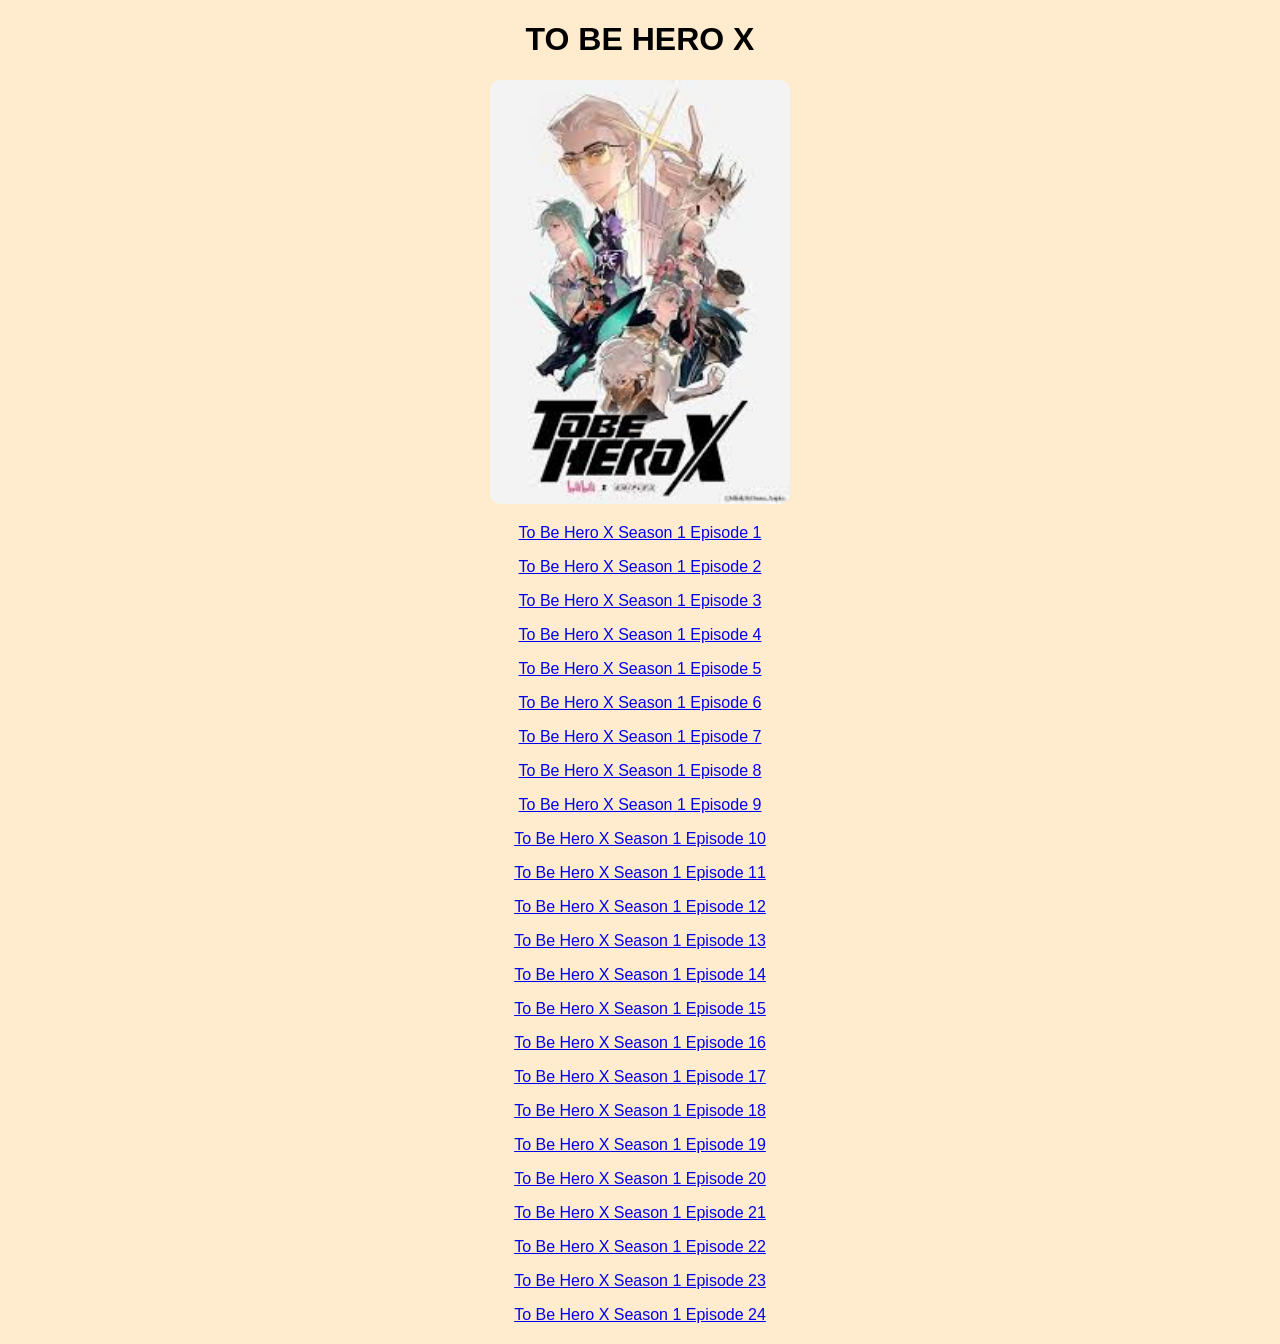
==== index1.html @ ffd6bc26 "demo" ====
<!DOCTYPE html>
<html lang="en">
<head>
  <meta charset="UTF-8">
  <meta name="viewport" content="width=device-width, initial-scale=1.0">
  <title>To Be Hero X</title>
  <link rel="stylesheet" href="style.css">
</head>

     
<body>

  <h1>TO BE HERO X</h1>
  <img src="TBH X.jfif" alt="">

  

  <p>
    <a href="https://drive.google.com/file/d/1aDM9WOWj0uw4_XA_JuujED69q20lyw7Z/view?usp=sharing">To Be Hero X Season 1 Episode 1</a>
  </p>
  <p>
    <a href="https://drive.google.com/file/d/12SYFTh1LF3JzqepHv7y1mfV6B5_B_kmV/view?usp=sharing">To Be Hero X Season 1 Episode 2</a>
  </p>
  <p>
    <a href="https://drive.google.com/file/d/1wtZXuQr23oYUPuA-XVu_GI76oA54sX0z/view?usp=sharing">To Be Hero X Season 1 Episode 3</a>
  </p>
  <p>
    <a href="https://drive.google.com/file/d/1iyJ3iq72eMB4dl7x9ClA8mqz0kRQawL6/view?usp=sharing">To Be Hero X Season 1 Episode 4</a>
  </p>
  <p>
    <a href="https://drive.google.com/file/d/1XgpLOpXWZhZwVDYb4mWtzMReMeGheAzo/view?usp=sharing">To Be Hero X Season 1 Episode 5</a>
  </p>
  <p>
    <a href="https://drive.google.com/file/d/1_-n5WFDjWXw5LSobapSW_ui_ncltq2Jt/view?usp=sharing">To Be Hero X Season 1 Episode 6</a>
  </p>
   <p>
    <a href="https://drive.google.com/file/d/1yK5p5uPRDet2X0EotQOcoizbvia5Sn38/view?usp=sharing">To Be Hero X Season 1 Episode 7</a>
  </p>
   <p>
    <a href="https://drive.google.com/file/d/1D_gJi8YgssXNAB5JRuEN6LTO8eP6jD11/view?usp=sharing">To Be Hero X Season 1 Episode 8
    </a>  
  </p>
   <p>
    <a href="https://drive.google.com/file/d/1sIXNLjEDry6CsNntrfohrOI6VBh_I3SF/view?usp=sharing">To Be Hero X Season 1 Episode 9</a>
  </p>
  <p>
    <a href="https://drive.google.com/file/d/1_fSZ2E0ZCBDO0iljb7dW1mr764sm4Rm6/view?usp=sharing">To Be Hero X Season 1 Episode 10</a>
  </p>
  <p>
    <a href="https://drive.google.com/file/d/1ad0OY2n7ibR60ymOXJsjumIQ5AESiCd2/view?usp=sharing">To Be Hero X Season 1 Episode 11</a>
  </p>
  <p>
    <a href="https://drive.google.com/file/d/1IXFocVMtX8QyC8hmVVNhNLV54bFRdemE/view?usp=sharing">To Be Hero X Season 1 Episode 12</a>
  </p>
  <p>
    <a href="https://drive.google.com/file/d/1oya7Lnvyoo3V6wd49TbNAPLemZ30DPnX/view?usp=sharing">To Be Hero X Season 1 Episode 13</a>
  </p>
  <p>
    <a href="https://drive.google.com/file/d/1xpWkaXvapoQYP08rpIS0ubXqczDPFqdV/view?usp=sharing">To Be Hero X Season 1 Episode 14</a>
  </p>
  <p>
    <a href="https://drive.google.com/file/d/115_qyJRp2ECIQhIMdTwRYSOEZYt6lHcb/view?usp=sharing">To Be Hero X Season 1 Episode 15</a>
  </p>
  <p>
    <a href="https://drive.google.com/file/d/1vKbxDzoUa9g83TA3g7RMAh6nL9CEwSww/view?usp=sharing">To Be Hero X Season 1 Episode 16</a>
  </p>
  <p>
    <a href="https://drive.google.com/file/d/16Wb6ew4fTjY9Cm06b267VDIZ23RxDowT/view?usp=sharing">To Be Hero X Season 1 Episode 17</a>
  </p>
  <p>
    <a href="https://drive.google.com/file/d/1ixkdfIiDQeTfzr3lFd0vVv1cmMQWx-dB/view?usp=sharing">To Be Hero X Season 1 Episode 18</a>
  </p>
  <p>
    <a href="https://drive.google.com/file/d/1TPVOXlelwIvKsXaxq_faV5NEu82woUmb/view?usp=sharing">To Be Hero X Season 1 Episode 19</a>
  </p>
  <p>
    <a href="https://drive.google.com/file/d/1Npr1ubjwof89c9PydJBZuxhs4p1Yi0Go/view?usp=sharing">To Be Hero X Season 1 Episode 20</a>
  </p>
  <p>
    <a href="https://drive.google.com/file/d/1ecjs9d_pyS5_2BUEOBnT-uvB06tEZIo6/view?usp=sharing">To Be Hero X Season 1 Episode 21</a>
  </p>
  <p>
    <a href="https://drive.google.com/file/d/1Ce4OOa_bMdDB4d8Jbfw2dbfytQH3D36_/view?usp=sharing">To Be Hero X Season 1 Episode 22</a>
  </p>
  <p>
    <a href="https://drive.google.com/file/d/1Ce4OOa_bMdDB4d8Jbfw2dbfytQH3D36_/view?usp=sharing">To Be Hero X Season 1 Episode 23</a>
  </p>
  <p>
    <a href="https://drive.google.com/file/d/1INd4d1siYe3OAq-l9JJ9GzVujqFwa3lZ/view?usp=sharing">To Be Hero X Season 1 Episode 24</a>
  </p>



 

</body>
</html>
---- style.css ----
body{
    font-family: Arial, sans-serif;
    margin: 20px;
    text-align: center;
    background-color: blanchedalmond;
    color: black;
}
img {
    width: 300px;
    border-radius: 10px;
    transition: 0.3s;
    cursor: pointer;
  }

  img:hover {
    transform: scale(1.1);
    opacity: 0.8;
  }
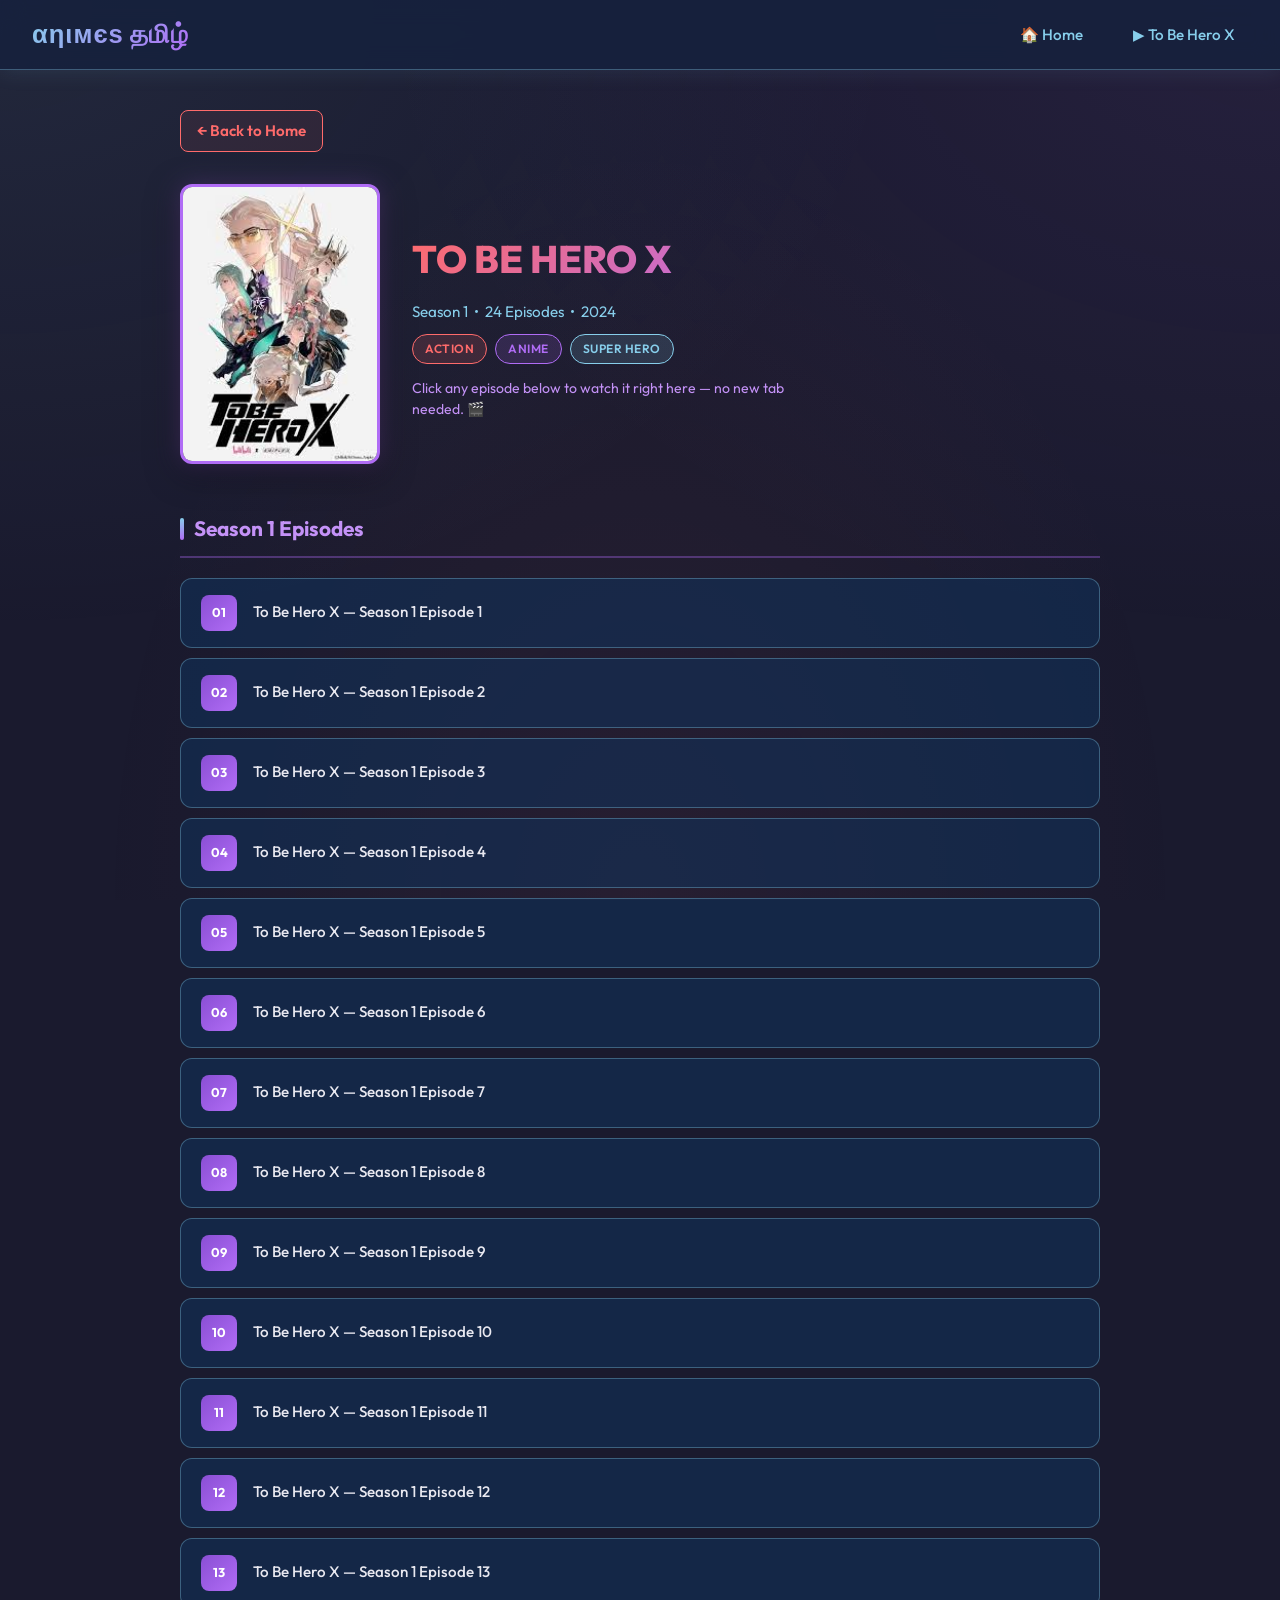
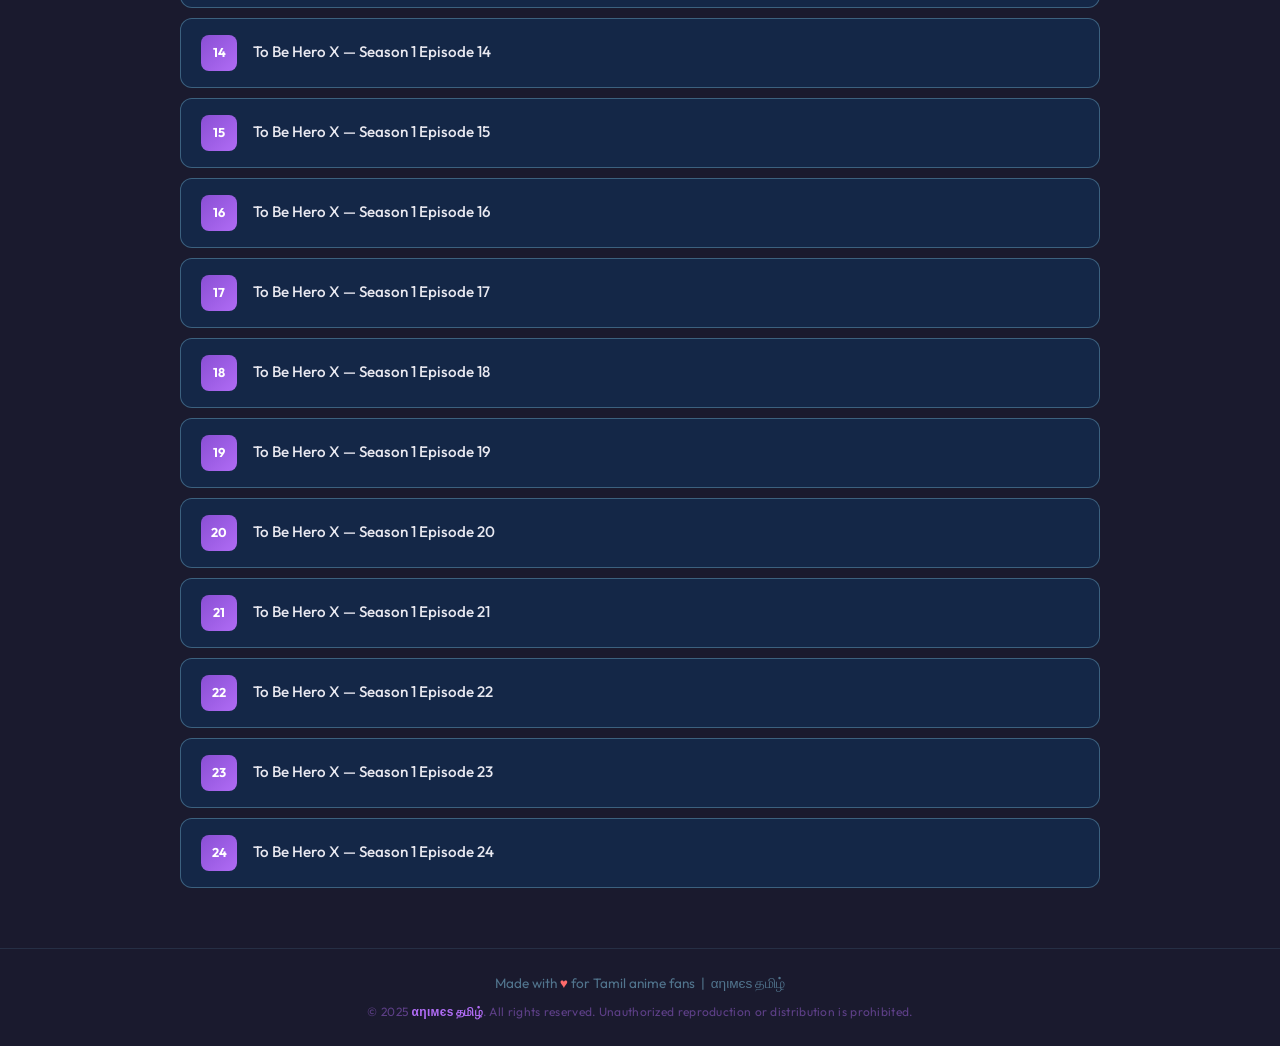
==== commit 770dc0a4: "demo 2" ====
--- a/index1.html
+++ b/index1.html
@@ -1,97 +1,336 @@
-<!DOCTYPE html>
-<html lang="en">
-<head>
-  <meta charset="UTF-8">
-  <meta name="viewport" content="width=device-width, initial-scale=1.0">
-  <title>To Be Hero X</title>
-  <link rel="stylesheet" href="style.css">
-</head>
-
-     
-<body>
-
-  <h1>TO BE HERO X</h1>
-  <img src="TBH X.jfif" alt="">
-
-  
-
-  <p>
-    <a href="https://drive.google.com/file/d/1aDM9WOWj0uw4_XA_JuujED69q20lyw7Z/view?usp=sharing">To Be Hero X Season 1 Episode 1</a>
-  </p>
-  <p>
-    <a href="https://drive.google.com/file/d/12SYFTh1LF3JzqepHv7y1mfV6B5_B_kmV/view?usp=sharing">To Be Hero X Season 1 Episode 2</a>
-  </p>
-  <p>
-    <a href="https://drive.google.com/file/d/1wtZXuQr23oYUPuA-XVu_GI76oA54sX0z/view?usp=sharing">To Be Hero X Season 1 Episode 3</a>
-  </p>
-  <p>
-    <a href="https://drive.google.com/file/d/1iyJ3iq72eMB4dl7x9ClA8mqz0kRQawL6/view?usp=sharing">To Be Hero X Season 1 Episode 4</a>
-  </p>
-  <p>
-    <a href="https://drive.google.com/file/d/1XgpLOpXWZhZwVDYb4mWtzMReMeGheAzo/view?usp=sharing">To Be Hero X Season 1 Episode 5</a>
-  </p>
-  <p>
-    <a href="https://drive.google.com/file/d/1_-n5WFDjWXw5LSobapSW_ui_ncltq2Jt/view?usp=sharing">To Be Hero X Season 1 Episode 6</a>
-  </p>
-   <p>
-    <a href="https://drive.google.com/file/d/1yK5p5uPRDet2X0EotQOcoizbvia5Sn38/view?usp=sharing">To Be Hero X Season 1 Episode 7</a>
-  </p>
-   <p>
-    <a href="https://drive.google.com/file/d/1D_gJi8YgssXNAB5JRuEN6LTO8eP6jD11/view?usp=sharing">To Be Hero X Season 1 Episode 8
-    </a>  
-  </p>
-   <p>
-    <a href="https://drive.google.com/file/d/1sIXNLjEDry6CsNntrfohrOI6VBh_I3SF/view?usp=sharing">To Be Hero X Season 1 Episode 9</a>
-  </p>
-  <p>
-    <a href="https://drive.google.com/file/d/1_fSZ2E0ZCBDO0iljb7dW1mr764sm4Rm6/view?usp=sharing">To Be Hero X Season 1 Episode 10</a>
-  </p>
-  <p>
-    <a href="https://drive.google.com/file/d/1ad0OY2n7ibR60ymOXJsjumIQ5AESiCd2/view?usp=sharing">To Be Hero X Season 1 Episode 11</a>
-  </p>
-  <p>
-    <a href="https://drive.google.com/file/d/1IXFocVMtX8QyC8hmVVNhNLV54bFRdemE/view?usp=sharing">To Be Hero X Season 1 Episode 12</a>
-  </p>
-  <p>
-    <a href="https://drive.google.com/file/d/1oya7Lnvyoo3V6wd49TbNAPLemZ30DPnX/view?usp=sharing">To Be Hero X Season 1 Episode 13</a>
-  </p>
-  <p>
-    <a href="https://drive.google.com/file/d/1xpWkaXvapoQYP08rpIS0ubXqczDPFqdV/view?usp=sharing">To Be Hero X Season 1 Episode 14</a>
-  </p>
-  <p>
-    <a href="https://drive.google.com/file/d/115_qyJRp2ECIQhIMdTwRYSOEZYt6lHcb/view?usp=sharing">To Be Hero X Season 1 Episode 15</a>
-  </p>
-  <p>
-    <a href="https://drive.google.com/file/d/1vKbxDzoUa9g83TA3g7RMAh6nL9CEwSww/view?usp=sharing">To Be Hero X Season 1 Episode 16</a>
-  </p>
-  <p>
-    <a href="https://drive.google.com/file/d/16Wb6ew4fTjY9Cm06b267VDIZ23RxDowT/view?usp=sharing">To Be Hero X Season 1 Episode 17</a>
-  </p>
-  <p>
-    <a href="https://drive.google.com/file/d/1ixkdfIiDQeTfzr3lFd0vVv1cmMQWx-dB/view?usp=sharing">To Be Hero X Season 1 Episode 18</a>
-  </p>
-  <p>
-    <a href="https://drive.google.com/file/d/1TPVOXlelwIvKsXaxq_faV5NEu82woUmb/view?usp=sharing">To Be Hero X Season 1 Episode 19</a>
-  </p>
-  <p>
-    <a href="https://drive.google.com/file/d/1Npr1ubjwof89c9PydJBZuxhs4p1Yi0Go/view?usp=sharing">To Be Hero X Season 1 Episode 20</a>
-  </p>
-  <p>
-    <a href="https://drive.google.com/file/d/1ecjs9d_pyS5_2BUEOBnT-uvB06tEZIo6/view?usp=sharing">To Be Hero X Season 1 Episode 21</a>
-  </p>
-  <p>
-    <a href="https://drive.google.com/file/d/1Ce4OOa_bMdDB4d8Jbfw2dbfytQH3D36_/view?usp=sharing">To Be Hero X Season 1 Episode 22</a>
-  </p>
-  <p>
-    <a href="https://drive.google.com/file/d/1Ce4OOa_bMdDB4d8Jbfw2dbfytQH3D36_/view?usp=sharing">To Be Hero X Season 1 Episode 23</a>
-  </p>
-  <p>
-    <a href="https://drive.google.com/file/d/1INd4d1siYe3OAq-l9JJ9GzVujqFwa3lZ/view?usp=sharing">To Be Hero X Season 1 Episode 24</a>
-  </p>
-
-
-
- 
-
-</body>
+<!DOCTYPE html>
+<html lang="en">
+<head>
+  <meta charset="UTF-8">
+  <meta name="viewport" content="width=device-width, initial-scale=1.0">
+  <title>To Be Hero X — αηιмєѕ தமிழ்</title>
+  <meta name="description" content="Watch To Be Hero X Season 1 all episodes in Tamil on αηιмєѕ தமிழ்.">
+  <link rel="stylesheet" href="style.css">
+  <style>
+    /* ====== VIDEO MODAL ====== */
+    .modal-overlay {
+      display: none;
+      position: fixed;
+      inset: 0;
+      z-index: 999;
+      background: rgba(10, 10, 20, 0.92);
+      backdrop-filter: blur(10px);
+      align-items: center;
+      justify-content: center;
+      animation: fadeIn 0.25s ease;
+    }
+    .modal-overlay.active {
+      display: flex;
+    }
+    @keyframes fadeIn {
+      from { opacity: 0; }
+      to   { opacity: 1; }
+    }
+
+    .modal-box {
+      position: relative;
+      width: 92vw;
+      max-width: 900px;
+      background: linear-gradient(145deg, #0f1e3a, #1a1a2e);
+      border: 1px solid rgba(135,206,235,0.3);
+      border-radius: 18px;
+      overflow: hidden;
+      box-shadow: 0 0 60px rgba(135,206,235,0.15), 0 24px 80px rgba(0,0,0,0.7);
+      animation: slideUp 0.3s ease;
+    }
+    @keyframes slideUp {
+      from { transform: translateY(30px); opacity: 0; }
+      to   { transform: translateY(0);    opacity: 1; }
+    }
+
+    /* Top bar */
+    .modal-topbar {
+      display: flex;
+      align-items: center;
+      justify-content: space-between;
+      padding: 14px 20px;
+      background: rgba(135,206,235,0.06);
+      border-bottom: 1px solid rgba(135,206,235,0.15);
+    }
+    .modal-ep-title {
+      font-size: 1rem;
+      font-weight: 700;
+      color: var(--sky-blue);
+      letter-spacing: 0.5px;
+    }
+    .modal-close {
+      background: rgba(255,107,107,0.15);
+      border: 1px solid var(--light-red);
+      color: var(--light-red);
+      font-size: 1.1rem;
+      width: 36px;
+      height: 36px;
+      border-radius: 8px;
+      cursor: pointer;
+      transition: all 0.2s ease;
+      display: flex;
+      align-items: center;
+      justify-content: center;
+      flex-shrink: 0;
+    }
+    .modal-close:hover {
+      background: var(--light-red);
+      color: #fff;
+      box-shadow: 0 0 14px rgba(255,107,107,0.5);
+    }
+
+    /* Video iframe wrapper — 16:9 */
+    .modal-video-wrap {
+      position: relative;
+      width: 100%;
+      padding-top: 56.25%;
+      background: #000;
+    }
+    .modal-video-wrap iframe {
+      position: absolute;
+      inset: 0;
+      width: 100%;
+      height: 100%;
+      border: none;
+    }
+
+    /* Bottom controls */
+    .modal-controls {
+      display: flex;
+      align-items: center;
+      justify-content: space-between;
+      padding: 14px 20px;
+      background: rgba(176,108,245,0.05);
+      border-top: 1px solid rgba(176,108,245,0.15);
+      gap: 12px;
+      flex-wrap: wrap;
+    }
+    .modal-nav-btn {
+      display: flex;
+      align-items: center;
+      gap: 8px;
+      padding: 10px 20px;
+      border-radius: 10px;
+      border: none;
+      cursor: pointer;
+      font-family: 'Outfit', Arial, sans-serif;
+      font-size: 0.88rem;
+      font-weight: 600;
+      transition: all 0.25s ease;
+    }
+    .btn-prev {
+      background: rgba(176,108,245,0.15);
+      color: var(--purple);
+      border: 1px solid var(--purple);
+    }
+    .btn-prev:hover {
+      background: var(--purple);
+      color: #fff;
+      box-shadow: 0 0 16px rgba(176,108,245,0.4);
+    }
+    .btn-next {
+      background: rgba(135,206,235,0.15);
+      color: var(--sky-blue);
+      border: 1px solid var(--sky-blue);
+    }
+    .btn-next:hover {
+      background: var(--sky-blue-dark);
+      color: #fff;
+      box-shadow: 0 0 16px rgba(135,206,235,0.4);
+    }
+    .btn-prev:disabled,
+    .btn-next:disabled {
+      opacity: 0.3;
+      cursor: not-allowed;
+      box-shadow: none;
+    }
+    .modal-ep-counter {
+      font-size: 0.82rem;
+      color: rgba(135,206,235,0.6);
+      text-align: center;
+      flex: 1;
+    }
+  </style>
+</head>
+<body>
+
+  <!-- ===== VIDEO MODAL ===== -->
+  <div class="modal-overlay" id="videoModal" role="dialog" aria-modal="true" aria-labelledby="modalEpTitle">
+    <div class="modal-box">
+      <div class="modal-topbar">
+        <div class="modal-ep-title" id="modalEpTitle">Episode</div>
+        <button class="modal-close" id="modalClose" title="Close (Esc)">✕</button>
+      </div>
+      <div class="modal-video-wrap">
+        <iframe id="modalIframe" src="" allowfullscreen allow="autoplay"></iframe>
+      </div>
+      <div class="modal-controls">
+        <button class="modal-nav-btn btn-prev" id="btnPrev">◀ Previous</button>
+        <div class="modal-ep-counter" id="epCounter">1 / 24</div>
+        <button class="modal-nav-btn btn-next" id="btnNext">Next ▶</button>
+      </div>
+    </div>
+  </div>
+
+  <!-- ===== NAVBAR ===== -->
+  <nav class="navbar">
+    <a href="index.html" class="logo">αηιмєѕ தமிழ்</a>
+    <ul class="nav-links">
+      <li><a href="index.html">🏠 Home</a></li>
+      <li><a href="index1.html">▶ To Be Hero X</a></li>
+    </ul>
+  </nav>
+
+  <!-- ===== PAGE CONTENT ===== -->
+  <div class="page-wrapper">
+
+    <a href="index.html" class="back-link">← Back to Home</a>
+
+    <!-- SHOW HEADER -->
+    <div class="show-header">
+      <img src="TBH X.jfif" alt="To Be Hero X">
+      <div class="show-info">
+        <h1>TO BE HERO X</h1>
+        <p style="color:var(--text-sky); margin-top:8px; font-size:0.95rem;">
+          Season 1 &nbsp;•&nbsp; 24 Episodes &nbsp;•&nbsp; 2024
+        </p>
+        <div class="genre-tags">
+          <span class="genre-tag action">Action</span>
+          <span class="genre-tag anime">Anime</span>
+          <span class="genre-tag hero">Super Hero</span>
+        </div>
+        <p style="color:var(--text-purple); margin-top:14px; font-size:0.88rem; max-width:400px; line-height:1.5;">
+          Click any episode below to watch it right here — no new tab needed. 🎬
+        </p>
+      </div>
+    </div>
+
+    <!-- EPISODE LIST -->
+    <div class="section-title">Season 1 Episodes</div>
+
+    <ul class="episode-list" id="episodeList">
+      <!-- Episodes injected by JS below -->
+    </ul>
+
+  </div>
+
+  <!-- FOOTER -->
+  <footer>
+    <p>Made with <span>♥</span> for Tamil anime fans &nbsp;|&nbsp; αηιмєѕ தமிழ்</p>
+    <p class="copyright">&copy; 2025 <span class="copy-brand">αηιмєѕ தமிழ்</span>. All rights reserved. Unauthorized reproduction or distribution is prohibited.</p>
+  </footer>
+
+  <script>
+    // ─── Episode data (file ID extracted from Google Drive share links) ───────
+    const episodes = [
+      { id: '1aDM9WOWj0uw4_XA_JuujED69q20lyw7Z' },
+      { id: '12SYFTh1LF3JzqepHv7y1mfV6B5_B_kmV' },
+      { id: '1wtZXuQr23oYUPuA-XVu_GI76oA54sX0z' },
+      { id: '1iyJ3iq72eMB4dl7x9ClA8mqz0kRQawL6' },
+      { id: '1XgpLOpXWZhZwVDYb4mWtzMReMeGheAzo' },
+      { id: '1_-n5WFDjWXw5LSobapSW_ui_ncltq2Jt' },
+      { id: '1yK5p5uPRDet2X0EotQOcoizbvia5Sn38' },
+      { id: '1D_gJi8YgssXNAB5JRuEN6LTO8eP6jD11' },
+      { id: '1sIXNLjEDry6CsNntrfohrOI6VBh_I3SF' },
+      { id: '1_fSZ2E0ZCBDO0iljb7dW1mr764sm4Rm6' },
+      { id: '1ad0OY2n7ibR60ymOXJsjumIQ5AESiCd2' },
+      { id: '1IXFocVMtX8QyC8hmVVNhNLV54bFRdemE' },
+      { id: '1oya7Lnvyoo3V6wd49TbNAPLemZ30DPnX' },
+      { id: '1xpWkaXvapoQYP08rpIS0ubXqczDPFqdV' },
+      { id: '115_qyJRp2ECIQhIMdTwRYSOEZYt6lHcb'  },
+      { id: '1vKbxDzoUa9g83TA3g7RMAh6nL9CEwSww' },
+      { id: '16Wb6ew4fTjY9Cm06b267VDIZ23RxDowT' },
+      { id: '1ixkdfIiDQeTfzr3lFd0vVv1cmMQWx-dB' },
+      { id: '1TPVOXlelwIvKsXaxq_faV5NEu82woUmb' },
+      { id: '1Npr1ubjwof89c9PydJBZuxhs4p1Yi0Go' },
+      { id: '1ecjs9d_pyS5_2BUEOBnT-uvB06tEZIo6' },
+      { id: '1Ce4OOa_bMdDB4d8Jbfw2dbfytQH3D36_' },
+      { id: '1Ce4OOa_bMdDB4d8Jbfw2dbfytQH3D36_' },
+      { id: '1INd4d1siYe3OAq-l9JJ9GzVujqFwa3lZ' },
+    ];
+
+    const total = episodes.length;
+    let currentEp = 0;
+
+    // ─── Build episode list ────────────────────────────────────────────────────
+    const list = document.getElementById('episodeList');
+    episodes.forEach((ep, i) => {
+      const epNum = String(i + 1).padStart(2, '0');
+      const li = document.createElement('li');
+      li.innerHTML = `
+        <a href="#" class="ep-link" data-index="${i}">
+          <span class="ep-number">${epNum}</span>
+          To Be Hero X — Season 1 Episode ${i + 1}
+          <span class="ep-icon">▶</span>
+        </a>`;
+      list.appendChild(li);
+    });
+
+    // ─── Modal elements ───────────────────────────────────────────────────────
+    const modal      = document.getElementById('videoModal');
+    const iframe     = document.getElementById('modalIframe');
+    const modalTitle = document.getElementById('modalEpTitle');
+    const epCounter  = document.getElementById('epCounter');
+    const btnPrev    = document.getElementById('btnPrev');
+    const btnNext    = document.getElementById('btnNext');
+    const btnClose   = document.getElementById('modalClose');
+
+    function embedUrl(fileId) {
+      return `https://drive.google.com/file/d/${fileId}/preview`;
+    }
+
+    function openEpisode(index) {
+      currentEp = index;
+      const ep = episodes[index];
+      modalTitle.textContent = `To Be Hero X — Season 1 Episode ${index + 1}`;
+      epCounter.textContent  = `${index + 1} / ${total}`;
+      iframe.src = embedUrl(ep.id);
+      btnPrev.disabled = index === 0;
+      btnNext.disabled = index === total - 1;
+      modal.classList.add('active');
+      document.body.style.overflow = 'hidden';
+
+      // Highlight active episode in list
+      document.querySelectorAll('.ep-link').forEach(a => a.classList.remove('ep-active'));
+      document.querySelectorAll('.ep-link')[index].classList.add('ep-active');
+    }
+
+    function closeModal() {
+      modal.classList.remove('active');
+      iframe.src = '';
+      document.body.style.overflow = '';
+      document.querySelectorAll('.ep-link').forEach(a => a.classList.remove('ep-active'));
+    }
+
+    // ─── Event listeners ──────────────────────────────────────────────────────
+    list.addEventListener('click', e => {
+      const link = e.target.closest('.ep-link');
+      if (!link) return;
+      e.preventDefault();
+      openEpisode(parseInt(link.dataset.index));
+    });
+
+    btnPrev.addEventListener('click', () => { if (currentEp > 0) openEpisode(currentEp - 1); });
+    btnNext.addEventListener('click', () => { if (currentEp < total - 1) openEpisode(currentEp + 1); });
+    btnClose.addEventListener('click', closeModal);
+
+    // Close on overlay click (outside the box)
+    modal.addEventListener('click', e => { if (e.target === modal) closeModal(); });
+
+    // Close on Escape key
+    document.addEventListener('keydown', e => { if (e.key === 'Escape' && modal.classList.contains('active')) closeModal(); });
+  </script>
+
+  <style>
+    /* Active episode highlight */
+    .ep-link.ep-active {
+      background: rgba(135, 206, 235, 0.12) !important;
+      border-color: var(--sky-blue) !important;
+      color: var(--sky-blue) !important;
+    }
+    .ep-link.ep-active::before { opacity: 1 !important; }
+    .ep-link.ep-active .ep-icon { opacity: 1 !important; }
+  </style>
+
+</body>
 </html>
--- a/style.css
+++ b/style.css
@@ -1,18 +1,444 @@
-body{
-    font-family: Arial, sans-serif;
-    margin: 20px;
-    text-align: center;
-    background-color: blanchedalmond;
-    color: black;
-}
-img {
-    width: 300px;
-    border-radius: 10px;
-    transition: 0.3s;
-    cursor: pointer;
-  }
-
-  img:hover {
-    transform: scale(1.1);
-    opacity: 0.8;
-  }+/* ===== GOOGLE FONTS ===== */
+@import url('https://fonts.googleapis.com/css2?family=Outfit:wght@300;400;500;600;700;800&display=swap');
+
+/* ===== COLOR THEME VARIABLES ===== */
+:root {
+  --bg-primary:       #1a1a2e;      /* Light black / deep dark navy */
+  --bg-secondary:     #16213e;      /* Slightly lighter dark */
+  --bg-card:          #0f3460;      /* Dark card background */
+
+  --sky-blue:         #87ceeb;      /* Sky blue */
+  --sky-blue-dark:    #4fb3d9;      /* Deeper sky blue */
+  --sky-blue-glow:    rgba(135, 206, 235, 0.25);
+
+  --light-red:        #ff6b6b;      /* Light red / coral */
+  --light-red-dark:   #e05252;
+  --light-red-glow:   rgba(255, 107, 107, 0.25);
+
+  --purple:           #b06cf5;      /* Purple */
+  --purple-dark:      #8a4fd4;
+  --purple-glow:      rgba(176, 108, 245, 0.25);
+
+  --text-primary:     #e8e8f0;      /* Near-white on dark */
+  --text-sky:         #87ceeb;
+  --text-red:         #ff6b6b;
+  --text-purple:      #c492f7;
+
+  --border-sky:       rgba(135, 206, 235, 0.35);
+  --border-purple:    rgba(176, 108, 245, 0.35);
+}
+
+/* ===== RESET & BASE ===== */
+*, *::before, *::after {
+  box-sizing: border-box;
+  margin: 0;
+  padding: 0;
+}
+
+body {
+  font-family: 'Outfit', Arial, sans-serif;
+  background-color: var(--bg-primary);
+  color: var(--text-primary);
+  min-height: 100vh;
+  line-height: 1.6;
+}
+
+/* ===== ANIMATED BACKGROUND GRADIENT ===== */
+body::before {
+  content: '';
+  position: fixed;
+  top: 0; left: 0;
+  width: 100%; height: 100%;
+  background: 
+    radial-gradient(ellipse at top left,    rgba(135, 206, 235, 0.08) 0%, transparent 50%),
+    radial-gradient(ellipse at top right,   rgba(176, 108, 245, 0.08) 0%, transparent 50%),
+    radial-gradient(ellipse at bottom,      rgba(255, 107, 107, 0.06) 0%, transparent 60%);
+  pointer-events: none;
+  z-index: 0;
+}
+
+/* ===== NAVBAR / HEADER ===== */
+.navbar {
+  position: sticky;
+  top: 0;
+  z-index: 100;
+  display: flex;
+  align-items: center;
+  justify-content: space-between;
+  padding: 14px 32px;
+  background: rgba(22, 33, 62, 0.85);
+  backdrop-filter: blur(12px);
+  border-bottom: 1px solid var(--border-sky);
+  box-shadow: 0 2px 20px rgba(135, 206, 235, 0.1);
+}
+
+.navbar .logo {
+  font-size: 1.6rem;
+  font-weight: 800;
+  background: linear-gradient(135deg, var(--sky-blue), var(--purple));
+  -webkit-background-clip: text;
+  -webkit-text-fill-color: transparent;
+  background-clip: text;
+  letter-spacing: 1px;
+  text-decoration: none;
+}
+
+.nav-links {
+  display: flex;
+  gap: 24px;
+  list-style: none;
+}
+
+.nav-links a {
+  color: var(--sky-blue);
+  text-decoration: none;
+  font-weight: 500;
+  font-size: 0.95rem;
+  padding: 6px 12px;
+  border-radius: 8px;
+  transition: all 0.3s ease;
+  border: 1px solid transparent;
+}
+
+.nav-links a:hover {
+  color: #fff;
+  background: var(--sky-blue-glow);
+  border-color: var(--border-sky);
+  box-shadow: 0 0 12px var(--sky-blue-glow);
+}
+
+/* ===== PAGE WRAPPER ===== */
+.page-wrapper {
+  position: relative;
+  z-index: 1;
+  max-width: 960px;
+  margin: 0 auto;
+  padding: 40px 20px 60px;
+}
+
+/* ===== HOME PAGE - HERO ===== */
+.hero {
+  text-align: center;
+  padding: 60px 20px 40px;
+}
+
+.hero h1 {
+  font-size: 3rem;
+  font-weight: 800;
+  background: linear-gradient(135deg, var(--sky-blue) 0%, var(--purple) 50%, var(--light-red) 100%);
+  -webkit-background-clip: text;
+  -webkit-text-fill-color: transparent;
+  background-clip: text;
+  margin-bottom: 16px;
+  letter-spacing: 2px;
+  text-shadow: none;
+  animation: titlePulse 3s ease-in-out infinite;
+}
+
+@keyframes titlePulse {
+  0%, 100% { filter: brightness(1); }
+  50%       { filter: brightness(1.15); }
+}
+
+.hero p {
+  color: var(--text-purple);
+  font-size: 1.1rem;
+  margin-bottom: 32px;
+}
+
+/* ===== ANIME CARD GRID ===== */
+.anime-grid {
+  display: grid;
+  grid-template-columns: repeat(auto-fill, minmax(240px, 1fr));
+  gap: 28px;
+  margin-top: 40px;
+}
+
+.anime-card {
+  background: linear-gradient(145deg, rgba(15, 52, 96, 0.7), rgba(26, 26, 46, 0.9));
+  border: 1px solid var(--border-purple);
+  border-radius: 16px;
+  overflow: hidden;
+  text-decoration: none;
+  color: inherit;
+  transition: all 0.35s ease;
+  box-shadow: 0 4px 20px rgba(0,0,0,0.4);
+  position: relative;
+}
+
+.anime-card::after {
+  content: '';
+  position: absolute;
+  inset: 0;
+  border-radius: 16px;
+  background: linear-gradient(135deg, var(--sky-blue-glow), var(--purple-glow));
+  opacity: 0;
+  transition: opacity 0.35s ease;
+}
+
+.anime-card:hover {
+  transform: translateY(-8px) scale(1.02);
+  border-color: var(--sky-blue);
+  box-shadow: 
+    0 8px 32px rgba(135, 206, 235, 0.25),
+    0 0 0 1px var(--sky-blue);
+}
+
+.anime-card:hover::after {
+  opacity: 1;
+}
+
+.anime-card img {
+  width: 100%;
+  height: 300px;
+  object-fit: cover;
+  display: block;
+  transition: transform 0.4s ease, opacity 0.4s ease;
+}
+
+.anime-card:hover img {
+  transform: scale(1.08);
+  opacity: 0.85;
+}
+
+.anime-card .card-body {
+  padding: 18px;
+  position: relative;
+  z-index: 1;
+}
+
+.anime-card .card-title {
+  font-size: 1.1rem;
+  font-weight: 700;
+  color: var(--sky-blue);
+  margin-bottom: 6px;
+}
+
+.anime-card .card-badge {
+  display: inline-block;
+  font-size: 0.7rem;
+  font-weight: 600;
+  padding: 3px 10px;
+  border-radius: 20px;
+  background: linear-gradient(135deg, var(--purple-dark), var(--purple));
+  color: #fff;
+  letter-spacing: 0.5px;
+  text-transform: uppercase;
+}
+
+/* ===== EPISODE PAGE ===== */
+.show-header {
+  display: flex;
+  align-items: center;
+  gap: 32px;
+  margin-bottom: 48px;
+  flex-wrap: wrap;
+}
+
+.show-header img {
+  width: 200px;
+  border-radius: 12px;
+  border: 3px solid var(--purple);
+  box-shadow: 0 0 24px var(--purple-glow), 0 8px 32px rgba(0,0,0,0.5);
+  transition: transform 0.3s ease, box-shadow 0.3s ease;
+  cursor: pointer;
+}
+
+.show-header img:hover {
+  transform: scale(1.06);
+  box-shadow: 0 0 40px var(--purple-glow), 0 12px 48px rgba(0,0,0,0.6);
+}
+
+.show-info h1 {
+  font-size: 2.4rem;
+  font-weight: 800;
+  background: linear-gradient(135deg, var(--light-red), var(--purple));
+  -webkit-background-clip: text;
+  -webkit-text-fill-color: transparent;
+  background-clip: text;
+  margin-bottom: 10px;
+}
+
+.show-info .genre-tags {
+  display: flex;
+  gap: 8px;
+  flex-wrap: wrap;
+  margin-top: 10px;
+}
+
+.genre-tag {
+  font-size: 0.75rem;
+  font-weight: 600;
+  padding: 4px 12px;
+  border-radius: 20px;
+  text-transform: uppercase;
+  letter-spacing: 0.5px;
+}
+
+.genre-tag.action   { background: rgba(255, 107, 107, 0.15); color: var(--light-red);   border: 1px solid var(--light-red); }
+.genre-tag.anime    { background: rgba(176, 108, 245, 0.15); color: var(--purple);      border: 1px solid var(--purple); }
+.genre-tag.hero     { background: rgba(135, 206, 235, 0.15); color: var(--sky-blue);    border: 1px solid var(--sky-blue); }
+
+/* ===== EPISODE LIST ===== */
+.section-title {
+  font-size: 1.3rem;
+  font-weight: 700;
+  color: var(--text-purple);
+  margin-bottom: 20px;
+  padding-bottom: 10px;
+  border-bottom: 2px solid var(--border-purple);
+  display: flex;
+  align-items: center;
+  gap: 10px;
+}
+
+.section-title::before {
+  content: '';
+  display: inline-block;
+  width: 4px;
+  height: 22px;
+  border-radius: 4px;
+  background: linear-gradient(180deg, var(--sky-blue), var(--purple));
+}
+
+.episode-list {
+  display: flex;
+  flex-direction: column;
+  gap: 10px;
+  list-style: none;
+}
+
+.episode-list li a {
+  display: flex;
+  align-items: center;
+  gap: 16px;
+  padding: 16px 20px;
+  border-radius: 12px;
+  background: rgba(15, 52, 96, 0.5);
+  border: 1px solid var(--border-sky);
+  text-decoration: none;
+  color: var(--text-primary);
+  font-weight: 500;
+  font-size: 0.95rem;
+  transition: all 0.3s ease;
+  position: relative;
+  overflow: hidden;
+}
+
+.episode-list li a::before {
+  content: '';
+  position: absolute;
+  left: 0; top: 0; bottom: 0;
+  width: 3px;
+  background: linear-gradient(180deg, var(--sky-blue), var(--purple));
+  border-radius: 4px 0 0 4px;
+  opacity: 0;
+  transition: opacity 0.3s ease;
+}
+
+.episode-list li a:hover {
+  background: rgba(135, 206, 235, 0.1);
+  border-color: var(--sky-blue);
+  color: var(--sky-blue);
+  transform: translateX(6px);
+  box-shadow: 0 4px 20px var(--sky-blue-glow);
+}
+
+.episode-list li a:hover::before {
+  opacity: 1;
+}
+
+.ep-number {
+  display: flex;
+  align-items: center;
+  justify-content: center;
+  width: 36px;
+  height: 36px;
+  border-radius: 8px;
+  background: linear-gradient(135deg, var(--purple-dark), var(--purple));
+  color: #fff;
+  font-size: 0.8rem;
+  font-weight: 700;
+  flex-shrink: 0;
+}
+
+.ep-icon {
+  margin-left: auto;
+  color: var(--sky-blue);
+  font-size: 1.1rem;
+  opacity: 0;
+  transition: opacity 0.3s ease, transform 0.3s ease;
+}
+
+.episode-list li a:hover .ep-icon {
+  opacity: 1;
+  transform: translateX(4px);
+}
+
+/* ===== BACK LINK ===== */
+.back-link {
+  display: inline-flex;
+  align-items: center;
+  gap: 8px;
+  color: var(--text-red);
+  text-decoration: none;
+  font-weight: 600;
+  font-size: 0.95rem;
+  margin-bottom: 32px;
+  padding: 8px 16px;
+  border-radius: 8px;
+  border: 1px solid var(--light-red);
+  background: rgba(255, 107, 107, 0.08);
+  transition: all 0.3s ease;
+}
+
+.back-link:hover {
+  background: rgba(255, 107, 107, 0.18);
+  box-shadow: 0 0 14px var(--light-red-glow);
+  transform: translateX(-4px);
+}
+
+/* ===== FOOTER ===== */
+footer {
+  text-align: center;
+  padding: 24px;
+  color: rgba(135, 206, 235, 0.5);
+  font-size: 0.85rem;
+  border-top: 1px solid rgba(135, 206, 235, 0.12);
+  position: relative;
+  z-index: 1;
+}
+
+footer span {
+  color: var(--light-red);
+}
+
+.copyright {
+  margin-top: 8px;
+  font-size: 0.75rem;
+  color: rgba(176, 108, 245, 0.45);
+  letter-spacing: 0.3px;
+}
+
+.copy-brand {
+  color: var(--purple);
+  font-weight: 600;
+}
+
+/* ===== SCROLLBAR ===== */
+::-webkit-scrollbar { width: 8px; }
+::-webkit-scrollbar-track { background: var(--bg-primary); }
+::-webkit-scrollbar-thumb {
+  background: linear-gradient(180deg, var(--sky-blue-dark), var(--purple-dark));
+  border-radius: 4px;
+}
+::-webkit-scrollbar-thumb:hover { background: var(--purple); }
+
+/* ===== RESPONSIVE ===== */
+@media (max-width: 600px) {
+  .navbar { padding: 12px 16px; }
+  .hero h1 { font-size: 2rem; }
+  .show-header { flex-direction: column; align-items: flex-start; }
+  .show-header img { width: 140px; }
+  .show-info h1 { font-size: 1.7rem; }
+}
